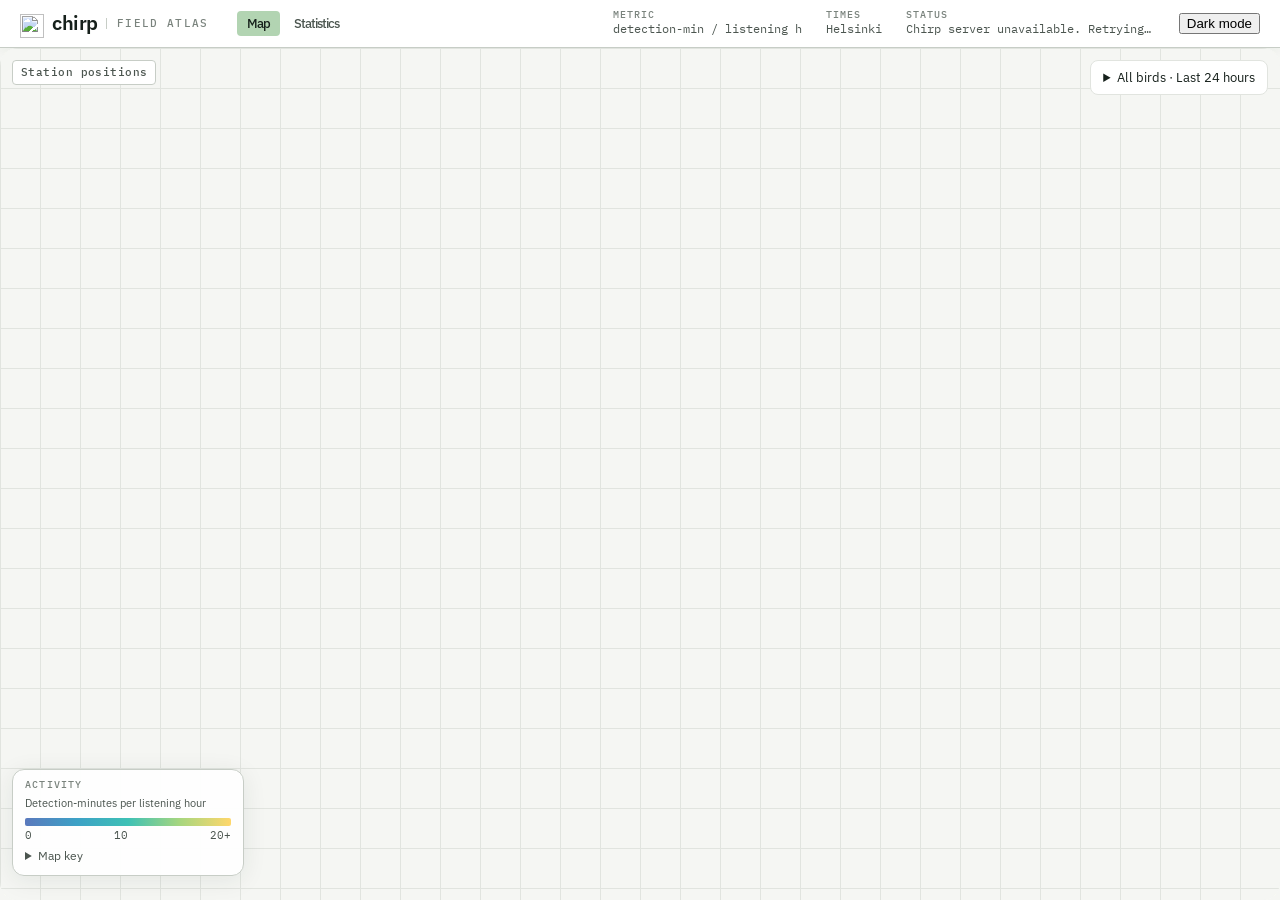
==== dashboard/static/map.html @ 41cc7a41 "changes" ====
<!doctype html>
<html lang="en" data-theme="pro">
<meta charset="utf-8">
<meta name="viewport" content="width=device-width, initial-scale=1">
<link rel="icon" href="favicon.ico" sizes="any">
<link rel="icon" href="favicon.svg" type="image/svg+xml">
<link rel="apple-touch-icon" href="apple-touch-icon.png">
<title>Chirp — Field Atlas</title>
<link rel="preconnect" href="https://fonts.googleapis.com">
<link rel="preconnect" href="https://fonts.gstatic.com" crossorigin>
<link rel="stylesheet" href="https://fonts.googleapis.com/css2?family=IBM+Plex+Mono:wght@400;500&family=IBM+Plex+Sans:wght@400;500;600&display=swap">
<link rel="stylesheet" href="style.css">
<link rel="stylesheet" href="pro.css">
<link rel="stylesheet" href="demo6.css">
<script src="/appearance.js"></script>
<link rel="stylesheet" href="/appearance.css">
<body class="atlas-page">
<header class="topbar">
  <a class="brand" href="./" aria-label="Chirp home"><img src="/favicon.svg" width="24" height="24" alt="">chirp<small>Field Atlas</small></a>
  <nav class="pages" aria-label="Dashboard"><a href="/map.html" aria-current="page">Map</a><a href="/statistics.html">Statistics</a></nav>
  <dl class="provenance">
    <div><dt>Model</dt><dd>BirdNET v2.4 · on-device</dd></div>
    <div><dt>Metric</dt><dd>detection-min / listening h</dd></div>
    <div><dt>Times</dt><dd>Helsinki</dd></div>
    <div><dt>Status</dt><dd id="connection" role="status">Connecting…</dd></div>
  </dl>
  <button class="appearance-toggle" type="button" aria-pressed="false">Dark mode</button>
</header>

<div class="workspace">
  <section class="atlas" aria-label="Bird activity map">
    <div class="map">
      <div id="sample"><div id="sample-points"></div></div>
      <div id="google-map" hidden></div>
      <span id="map-status" role="status">Station positions</span>
      <canvas id="activity-heatmap" aria-hidden="true"></canvas>
    <details class="map-controls"><summary id="filter-caption">All birds · Last 24 hours</summary><div class="toolbar map-settings">

      <label>Species <select id="species"></select></label>
      <label>Period <select id="period"><option value="24">Last 24 hours</option><option value="168">Last 7 days</option><option value="">All time</option></select></label>
      <label class="toggle"><input id="heat" type="checkbox" checked> Activity heatmap</label>
      <label id="map-view-control" hidden>Map view <select id="map-view"><option value="roadmap">Street</option><option value="satellite">Satellite</option></select></label>
      <label id="map-tilt-control" class="toggle" hidden><input id="map-tilt" type="checkbox" checked> 3D tilt</label>
    </div></details>
      <div class="legend" aria-label="Map legend">
        <p class="eyebrow legend-title">Activity</p>
        <p class="legend-unit">Detection-minutes per listening hour</p>
        <div class="ramp" aria-hidden="true"></div>
        <div class="ticks"><span>0</span><span>10</span><span>20+</span></div>
        <details class="legend-key"><summary>Map key</summary><p class="heat-note">Smoothed station activity · surrounding areas unsampled. Radius is visual, not bird distance.</p>
        <ul class="keys">
          <li><b class="k-live"></b>Live</li>
          <li><b class="k-sim"></b>Simulated</li>
          <li><b class="k-nodata"></b>No data</li>
        </ul></details>
      </div>
    </div>
  </section>

  <aside id="station-panel" class="panel" aria-labelledby="station-name" tabindex="-1" hidden>
      <div class="card station-summary">
        <button type="button" id="popup-close" class="popup-close" aria-label="Close station details">×</button>
        <p class="eyebrow">Station</p>
        <div class="station-head"><h2 id="station-name"></h2><span id="station-status" class="badge"></span></div>
        <section id="featured-bird" aria-label="Latest bird heard" hidden></section>
        <div class="station-hero"><strong id="rate"></strong><span id="rate-label" class="hero-label"></span></div>
        <div class="station-stats">
          <div class="stat"><span class="stat-label">Detection-min</span><span id="station-detections" class="stat-value"></span></div>
          <div class="stat"><span class="stat-label">Listened</span><span id="station-listened" class="stat-value"></span></div>
          <div class="stat"><span class="stat-label">Air temp</span><span id="station-temp" class="stat-value"></span><span id="station-temp-at" class="stat-sub"></span></div>
        </div>
        <p id="station-info"></p>
      </div>

    <div id="alerts-slot"></div>

    <section class="card species-card" aria-label="Species heard at the selected station">
      <p class="eyebrow">Species heard here</p>
      <section id="hourly" hidden aria-label="Species activity by hour">
        <strong>Activity by hour</strong>
        <p class="note" id="hourly-caption"></p>
        <div id="hourly-bars" aria-label="Helsinki clock hours"></div>
        <div class="hourly-axis" aria-hidden="true"><span>00</span><span>06</span><span>12</span><span>18</span><span>23</span></div>
        <p id="hourly-detail" class="note" aria-live="polite"></p>
      </section>
      <div id="species-cards"></div>
    </section>

    <section class="card detections-card" aria-label="Recent detections">
      <p class="eyebrow">Recent detections</p>
      <ul id="detections"></ul>
    </section>



  </aside>
</div>

<script src="maps-config.js"></script><script src="pro.js"></script><script src="app.js?v=station-alerts-2"></script><script src="species.js"></script><script src="alerts.js?v=station-alerts-2"></script>
</body>
</html>
---- dashboard/static/style.css ----
:root{--bg:#eff3e9;--surface:#fff;--text:#233e31;--muted:#516458;--border:#d9e2d4;--accent:#336648;--low:#a8d769;--high:#d66735;color-scheme:light}
[data-theme=paper]{--bg:#f5efe3;--surface:#fffcf5;--text:#493729;--muted:#6c5949;--border:#e8dac6;--accent:#875332;--low:#e1c163;--high:#ba4739}
[data-theme=ocean]{--bg:#edf5f7;--surface:#fff;--text:#193f4d;--muted:#4f6873;--border:#d8e7ec;--accent:#16677a;--low:#65cfb2;--high:#7955bc}
[data-theme=night]{--bg:#152229;--surface:#20323a;--text:#edf5ee;--muted:#b4c7be;--border:#394c53;--accent:#b7e5ac;--low:#aad768;--high:#e99b50;color-scheme:dark}
*{box-sizing:border-box}[hidden]{display:none!important}body{margin:0;background:var(--bg);color:var(--text);font:15px/1.5 system-ui,sans-serif}header{border-bottom:1px solid var(--border);padding:14px max(5%,calc((100% - 1100px)/2));display:flex;align-items:center;justify-content:space-between}header a{font-size:26px;font-weight:800;text-decoration:none;color:inherit;letter-spacing:-1px}header a span{color:var(--accent)}main{width:min(1100px,92%);margin:28px auto}.eyebrow{font-size:11px;font-weight:750;letter-spacing:2px;color:var(--accent);margin:0}h1{font:clamp(34px,5vw,56px)/1.05 Georgia,serif;margin:8px 0}h2{margin:4px 0;font-size:23px}.intro,.note,.station p:not(.eyebrow){color:var(--muted);margin:5px 0}.atlas,.station{background:var(--surface);border:1px solid var(--border);border-radius:16px;overflow:hidden}.atlas{margin-top:20px;box-shadow:0 16px 45px #172a2110}.toolbar,.legend,.station{display:flex;align-items:center;flex-wrap:wrap;gap:12px;padding:13px 16px}.station{justify-content:space-between;margin-top:12px}.station strong{font-size:24px}.station p,.legend,.note{font-size:13px}.toolbar label,header label{font-size:12px;font-weight:650}.toggle{margin-left:auto;display:flex;align-items:center;gap:6px}select{font:inherit;background:var(--surface);color:var(--text);border:1px solid var(--border);padding:7px;border-radius:7px}input{accent-color:var(--accent)}:focus-visible{outline:3px solid var(--accent);outline-offset:3px}.map{position:relative;background:var(--bg)}#sample{position:relative;max-width:810px;margin:auto}#sample img{width:100%;display:block}#sample-points{position:absolute;inset:0;overflow:hidden}#google-map{height:clamp(350px,55vh,590px)}#map-status{position:absolute;z-index:1;top:10px;left:10px;background:var(--surface);border:1px solid var(--border);border-radius:999px;padding:5px 10px;font-size:12px;pointer-events:none}.pin{position:absolute;width:32px;height:32px;transform:translate(-50%,-50%);z-index:1;border:3px solid white;border-radius:50%;background:var(--point);color:#152419;cursor:pointer;font:700 12px system-ui;box-shadow:0 2px 6px #0004}.pin[aria-pressed=true]{outline:2px solid #264e36;outline-offset:2px}.glow{position:absolute;width:145px;height:145px;transform:translate(-50%,-50%);pointer-events:none;background:radial-gradient(circle,var(--point),transparent 70%);opacity:.67}.scale{display:flex;align-items:center;gap:6px}.scale i{display:inline-block;width:75px;height:7px;border-radius:5px;background:linear-gradient(90deg,var(--low),var(--high))}.note{margin-top:10px}@media(max-width:540px){.toolbar{gap:8px}.toolbar label:not(.toggle){display:grid;gap:4px;flex:1}.toolbar select{width:100%}.toggle{margin-left:0}.glow{width:80px;height:80px}.pin{width:26px;height:26px}.legend{gap:8px}}

#sample{height:clamp(300px,49vh,480px);max-width:none;background-image:linear-gradient(var(--border) 1px,transparent 1px),linear-gradient(90deg,var(--border) 1px,transparent 1px);background-size:32px 32px}
#connection,#detections{font-size:13px;color:var(--muted)}
#detections{padding-left:20px;margin:8px 0}
---- dashboard/static/pro.css ----
/* Chirp "field instrument" theme. Loaded after style.css and overrides it; Seun's
   style.css is untouched. Colours: dataviz palette (sequential blue 150->650, fixed
   status colours). Numbers in IBM Plex Mono so digits align like a readout. */

:root[data-theme=pro] {
  --paper: #f5f6f3;
  --surface: #ffffff;
  --ink: #16201b;
  --ink-2: #4b554f;
  --ink-3: #7a837d;
  --rule: #e1e4df;
  --rule-strong: #c7cdc6;
  /* Pantone 13-0116 TCX Pastel Green (screen approximation #B2D4B2): fills only, it is 1.6:1 on white.
     --accent-ink is the same hue, deep enough for text, links and focus rings (5.9:1 on white). */
  --accent: #b2d4b2;
  --accent-ink: #3f6f3f;
  /* read by app.js for pin colours: sequential single hue, light -> dark */
  /* Activity ramp (pins, rate rings, legend): sequential blue, light -> dark. Stands out from forest,
     water and pale land on both basemaps (green pins vanished over forest). */
  --low: #b7d3f6;
  --high: #104281;
  --good: #0ca30c;
  --critical: #d03b3b;
  /* names style.css still uses */
  --bg: var(--paper);
  --text: var(--ink);
  --muted: var(--ink-2);
  --border: var(--rule);
  --sans: "IBM Plex Sans", system-ui, sans-serif;
  --mono: "IBM Plex Mono", ui-monospace, monospace;
  color-scheme: light;
}

[data-theme=pro] body {
  margin: 0;
  background: var(--paper);
  color: var(--ink);
  font: 14px/1.5 var(--sans);
  font-feature-settings: "tnum" 1;
}
/* Map page: one screen, no page scroll; the side panel scrolls instead */
html:has(body.atlas-page), body.atlas-page { height: 100%; }
body.atlas-page {
  display: grid;
  grid-template-rows: auto minmax(0, 1fr);
  height: 100vh;
  overflow: hidden;
}

/* ---------- Top bar: identity + provenance ---------- */
.topbar {
  display: flex;
  align-items: center;
  gap: 28px;
  padding: 10px 20px;
  background: var(--surface);
  border-bottom: 1px solid var(--rule-strong);
}
.brand {
  display: flex;
  align-items: center;
  gap: 8px;
  font: 600 20px/1 var(--sans);
  letter-spacing: -0.02em;
  color: var(--ink);
  text-decoration: none;
}
.brand img {
  image-rendering: pixelated;
  transform: translateY(3px);
}
.brand small {
  font: 500 11px/1 var(--mono);
  letter-spacing: 0.12em;
  text-transform: uppercase;
  color: var(--ink-3);
  padding-left: 10px;
  border-left: 1px solid var(--rule-strong);
}
/* Page navigation (Map | Statistics) */
.pages { display: flex; gap: 4px; }
.pages a {
  padding: 6px 10px;
  border-radius: 4px;
  font: 500 13px/1 var(--sans);
  color: var(--ink-2);
  text-decoration: none;
}
.pages a:hover { background: var(--paper); color: var(--ink); }
.pages a[aria-current] { background: var(--accent); color: var(--ink); }
.provenance { display: flex; gap: 22px; margin: 0 0 0 auto; }
.provenance div { display: grid; gap: 1px; }
.provenance dt {
  font: 500 10px/1 var(--mono);
  letter-spacing: 0.1em;
  text-transform: uppercase;
  color: var(--ink-3);
}
.provenance dd { margin: 0; font: 400 12px/1.3 var(--mono); color: var(--ink-2); white-space: nowrap; }
#connection { color: var(--ink-2); font-size: 12px; }

/* ---------- Workspace: map + side panel ---------- */
.workspace {
  display: grid;
  grid-template-columns: minmax(0, 1fr) 400px;
  min-height: 0;
}
.atlas {
  margin: 0;
  border: 0;
  border-radius: 0;
  box-shadow: none;
  background: var(--paper);
  min-height: 0;
}
.map { position: relative; height: 100%; background: var(--paper); }
#sample {
  position: absolute;
  inset: 0;
  height: auto;
  max-width: none;
  background-color: var(--paper);
  background-image:
    linear-gradient(var(--rule) 1px, transparent 1px),
    linear-gradient(90deg, var(--rule) 1px, transparent 1px);
  background-size: 40px 40px;
}
#google-map { position: absolute; inset: 0; height: auto; }
#map-status {
  top: 12px;
  left: 12px;
  border-radius: 4px;
  border-color: var(--rule-strong);
  font: 500 11px/1 var(--mono);
  letter-spacing: 0.04em;
  padding: 6px 8px;
  color: var(--ink-2);
}

/* ---------- Station pins ---------- */
.pin {
  width: 28px;
  height: 28px;
  border: 2px solid #fff;
  color: #fff;
  font: 500 11px/1 var(--mono);
  text-shadow: 0 0 2px rgba(0, 0, 0, 0.6);
  box-shadow: 0 0 0 1px rgba(22, 32, 27, 0.45), 0 2px 4px rgba(22, 32, 27, 0.25);
  transition: transform 0.15s ease;
}
.pin:hover { transform: translate(-50%, -50%) scale(1.12); }
.pin[aria-pressed=true] { outline: 2px solid var(--ink); outline-offset: 3px; }
/* No data (app.js paints #eef0ed): hollow + dashed, never confused with a low rate */
.pin[style*="eef0ed"] {
  background: var(--surface) !important;
  border: 2px dashed var(--ink-3);
  color: var(--ink-3);
  text-shadow: none;
  box-shadow: none;
}
/* Simulated: diagonal hatching as a second, colour-independent cue */
.pin[aria-label*="simulated"] {
  background-image: repeating-linear-gradient(135deg, rgba(255, 255, 255, 0.45) 0 2px, transparent 2px 5px);
}
/* Live and online: a slow pulse */
.pin[aria-label*="· online"]::after {
  content: "";
  position: absolute;
  inset: -7px;
  border-radius: 50%;
  border: 2px solid var(--good);
  animation: pulse 2.4s ease-out infinite;
}
@keyframes pulse {
  0% { opacity: 0.9; transform: scale(0.85); }
  100% { opacity: 0; transform: scale(1.5); }
}
/* "Rate rings": a hard-edged ring per station instead of a soft blur, so nothing
   implies measurements between microphones */
.glow {
  width: 54px;
  height: 54px;
  background: none;
  border: 3px solid var(--point);
  border-radius: 50%;
  opacity: 0.5;
}

/* ---------- Legend (inset on the map) ---------- */
.legend {
  position: absolute;
  left: 12px;
  bottom: 24px;
  z-index: 2;
  display: block;
  width: 232px;
  padding: 10px 12px;
  background: rgba(255, 255, 255, 0.94);
  border: 1px solid var(--rule-strong);
  border-radius: 6px;
  box-shadow: 0 2px 10px rgba(22, 32, 27, 0.08);
}
.legend-title { margin: 0; }
.legend-unit { margin: 2px 0 8px; font-size: 11px; line-height: 1.3; color: var(--ink-2); }
.ramp { height: 8px; border-radius: 2px; background: linear-gradient(90deg, var(--low), var(--high)); }
.ticks {
  display: flex;
  justify-content: space-between;
  margin-top: 4px;
  font: 400 11px/1 var(--mono);
  color: var(--ink-2);
}
.keys {
  display: flex;
  flex-wrap: wrap;
  gap: 4px 10px;
  margin: 10px 0 0;
  padding: 0;
  list-style: none;
  font-size: 11px;
  color: var(--ink-2);
}
.keys li { display: flex; align-items: center; gap: 5px; white-space: nowrap; }
.keys b { width: 10px; height: 10px; border-radius: 50%; display: inline-block; }
.k-live { background: var(--high); box-shadow: 0 0 0 2px #fff, 0 0 0 4px var(--good); }
.k-sim { background: var(--high) repeating-linear-gradient(135deg, rgba(255, 255, 255, 0.5) 0 2px, transparent 2px 4px); }
.k-nodata { border: 2px dashed var(--ink-3); background: var(--surface); }

/* ---------- Side panel ---------- */
.panel {
  overflow-y: auto;
  overflow-x: hidden;
  padding: 14px;
  display: flex;
  flex-direction: column;
  gap: 12px;
  min-width: 0;
  background: var(--paper);
  border-left: 1px solid var(--rule-strong);
}
.card, .panel .station, .alerts {
  margin: 0;
  padding: 14px 16px;
  background: var(--surface);
  border: 1px solid var(--rule);
  border-radius: 6px;
  box-shadow: none;
  flex: none;          /* never squash a card to fit the panel height */
  overflow: visible;   /* style.css clips .station; we don't want that here */
  min-width: 0;
  overflow-wrap: anywhere;
}
.eyebrow {
  margin: 0 0 6px;
  font: 500 10px/1 var(--mono);
  letter-spacing: 0.12em;
  text-transform: uppercase;
  color: var(--ink-3);
}
.filters { display: grid; grid-template-columns: 1fr 1fr; gap: 10px; }
.filters label { display: grid; gap: 4px; font: 500 11px/1.2 var(--sans); color: var(--ink-2); }
.filters .eyebrow, .filters label:first-of-type { grid-column: 1 / -1; }
.filters .eyebrow { margin-bottom: 0; }
.filters .toggle {
  display: flex;
  align-items: center;
  gap: 6px;
  margin: 0;
  align-self: end;
  padding-bottom: 8px;
}
select {
  width: 100%;
  font: 400 13px/1.2 var(--sans);
  background: var(--surface);
  color: var(--ink);
  border: 1px solid var(--rule-strong);
  border-radius: 4px;
  padding: 7px 8px;
}
select:hover { border-color: var(--ink-3); }
input { accent-color: var(--accent-ink); }
:focus-visible { outline: 2px solid var(--accent-ink); outline-offset: 2px; }

.panel .station { display: block; }
.panel .station h2 { margin: 0; font: 600 16px/1.3 var(--sans); }
/* Shared pieces: status badges and labelled stats (station popup) */
.badge { display: inline-flex; align-items: center; padding: 2px 7px; border-radius: 3px;
  font: 500 10px/1.4 var(--mono); letter-spacing: 0.08em; text-transform: uppercase; white-space: nowrap; }
.hero-label { font-size: 11.5px; line-height: 1.35; color: var(--ink-2); }
.stat-label { font: 500 10px/1.2 var(--mono); letter-spacing: 0.08em; text-transform: uppercase; color: var(--ink-3); }
.stat-value { font: 500 14px/1.3 var(--mono); color: var(--ink); }

/* Station summary: same language as the species and early-warning cards */
.station-head { display: flex; align-items: center; justify-content: space-between; gap: 8px; }
.station-head .badge:empty { display: none; }
.badge.status-online { color: color-mix(in srgb, var(--good) 65%, var(--ink)); background: color-mix(in srgb, var(--good) 10%, var(--surface)); }
.badge.status-offline { color: var(--critical); background: color-mix(in srgb, var(--critical) 10%, var(--surface)); }
.badge.status-inactive, .badge.status-simulated { color: var(--ink-2); background: var(--paper); border: 1px dashed var(--rule-strong); }
.station-hero { display: flex; align-items: baseline; gap: 10px; margin: 10px 0 6px; }
#rate { display: block; margin: 0; font: 500 30px/1 var(--mono); letter-spacing: -0.03em; color: var(--ink); }
.station-stats { display: flex; gap: 20px; }
.stat-sub { font-size: 10.5px; line-height: 1.2; color: var(--ink-3); }
.station-stats .stat { display: grid; gap: 1px; }
#station-info { margin: 8px 0 0; font-size: 11.5px; color: var(--ink-2); }
#station-info:empty { display: none; }

#detections { list-style: none; margin: 0; padding: 0; font: 400 11.5px/1.45 var(--sans); color: var(--ink-2); }
#detections li { padding: 6px 0; border-top: 1px solid var(--rule); }
#detections li:first-child { border-top: 0; }

.note { margin: 0; padding: 0 2px; font-size: 11px; color: var(--ink-3); }

/* ---------- Station popup on the map (app.js placePopup) ---------- */
.popup { position: absolute; z-index: 6; width: 340px; max-height: calc(100% - 16px); overflow-y: auto;
  padding: 14px 16px; background: var(--surface); border: 1px solid var(--rule-strong); border-radius: 6px;
  box-shadow: 0 8px 28px rgba(22, 32, 27, 0.18); overflow-wrap: anywhere; }
.popup:focus { outline: none; }
.popup:focus-visible { outline: 2px solid var(--accent-ink); outline-offset: 2px; }
.popup h2 { margin: 0; font: 600 16px/1.3 var(--sans); }
.popup .station-head { padding-right: 24px; }  /* room for the close button */
.popup-close { position: absolute; top: 6px; right: 6px; width: 28px; height: 28px; padding: 0;
  border: 0; border-radius: 4px; background: none; color: var(--ink-2); font: 400 20px/1 var(--sans); cursor: pointer; }
.popup-close:hover { background: var(--paper); color: var(--ink); }
.popup-section { margin: 14px 0 8px; padding-top: 12px; border-top: 1px solid var(--rule); }
.popup.sheet { left: 8px !important; right: 8px; bottom: 8px; top: auto !important; width: auto; max-height: 60%; }
.station-ref { text-transform: none; letter-spacing: 0; }

/* ---------- Species heard here (species.js) ---------- */
#species-cards { display: flex; flex-direction: column; gap: 10px; }
.sp-card { display: grid; grid-template-columns: 76px minmax(0, 1fr); gap: 10px; padding-top: 10px;
  border-top: 1px solid var(--rule); }
.sp-card:first-child { padding-top: 0; border-top: 0; }
.sp-card.active { background: color-mix(in srgb, var(--accent) 25%, var(--surface)); border-radius: 4px; }
.sp-card.active .sp-photo { outline: 2px solid var(--accent-ink); outline-offset: 2px; }
.sp-photo { width: 76px; height: 76px; border-radius: 4px; overflow: hidden; background: var(--paper);
  display: grid; place-items: center; }
.sp-photo img { width: 100%; height: 100%; object-fit: cover; display: block; }
.sp-photo svg { width: 44px; height: 44px; }
.sp-body { display: flex; flex-direction: column; gap: 2px; min-width: 0; }
.sp-name { all: unset; cursor: pointer; font: 600 14px/1.25 var(--sans); color: var(--ink); }
.sp-name:hover { text-decoration: underline; }
.sp-name:focus-visible { outline: 2px solid var(--accent-ink); outline-offset: 2px; }
.sp-card.active .sp-name { color: var(--accent-ink); }
.sp-sci { margin: 0; font: italic 400 12px/1.3 var(--sans); color: var(--ink-2); }
.sp-heard { margin: 6px 0 0; font-size: 12px; color: var(--ink-2); }
.sp-details, .sp-credit { grid-column: 1 / -1; }
.sp-details summary { width: fit-content; cursor: pointer; color: var(--accent-ink); font-size: 12px; }
.sp-details p { margin: 5px 0; font-size: 12px; color: var(--ink-2); }
.sp-credit { margin: 0; font-size: 11px; line-height: 1.4; color: var(--ink-2); }
.sp-credit:empty { display: none; }
.sp-credit a { color: inherit; }

/* ---------- Early warning (alerts.js): one compact row per flagged decline ---------- */
/* Sparkline uses two colours only: neutral ink-3 for earlier weeks, critical for the last two
   (validated: CVD dE 9.0, normal dE 19.7 on white). Numbers live in each row's tooltip. */
.alerts { display: flex; flex-direction: column; gap: 4px; }
.alerts-head { display: flex; align-items: center; justify-content: space-between; margin-bottom: 4px; }
.alerts-head .eyebrow { margin: 0; }
.alerts .count { min-width: 20px; padding: 2px 7px; border-radius: 999px; text-align: center;
  background: var(--critical); color: #fff; font: 500 11px/1.3 var(--mono); }
.warn { all: unset; box-sizing: border-box; display: grid; grid-template-columns: 40px minmax(0, 1fr) auto;
  align-items: center; gap: 10px; width: 100%; padding: 6px; margin: 0 -6px; border-radius: 4px; cursor: pointer; }
.warn:hover { background: color-mix(in srgb, var(--accent) 30%, var(--surface)); }
.warn:focus-visible { outline: 2px solid var(--accent-ink); outline-offset: 0; }
.warn-photo { width: 40px; height: 40px; border-radius: 4px; overflow: hidden; background: var(--paper);
  display: grid; place-items: center; }
.warn-photo img { width: 100%; height: 100%; object-fit: cover; display: block; }
.warn-photo svg { width: 24px; height: 24px; }
.warn-text { display: flex; flex-direction: column; min-width: 0; }
.warn-species { font: 600 13.5px/1.25 var(--sans); color: var(--ink); }
.warn-station { font-size: 11.5px; line-height: 1.3; color: var(--ink-2); overflow: hidden; text-overflow: ellipsis; white-space: nowrap; }
.warn-fig { display: flex; flex-direction: column; align-items: flex-end; gap: 3px; }
.warn-drop { font: 500 15px/1 var(--mono); color: var(--ink); }
.spark { width: 72px; height: 22px; display: block; }
.spark .past { fill: var(--ink-3); }
.spark .recent { fill: var(--critical); }
.warn-none { margin: 0; font-size: 12px; color: var(--ink-2); }
.alerts-network { align-self: flex-start; margin-top: 6px; font-size: 12px; color: var(--accent-ink); }
.alerts-how { margin-top: 6px; }
.alerts-how summary { cursor: pointer; width: max-content; font-size: 11.5px; color: var(--accent-ink); }
.alerts-how summary:hover { text-decoration: underline; }
.alerts-how p { margin: 8px 0 0; font-size: 12px; line-height: 1.5; color: var(--ink-2); }
.alerts-how ul { margin: 6px 0 0; padding-left: 16px; font-size: 12px; line-height: 1.5; color: var(--ink-2); }
.alerts-how strong { font-weight: 600; color: var(--ink); }
.warn-temp { width: max-content; margin-top: 3px; padding: 1px 6px; border-radius: 3px; background: var(--paper);
  font: 500 10.5px/1.4 var(--mono); color: var(--ink-2); }

/* ---------- Narrow screens: stack, map first ---------- */
@media (max-width: 900px) {
  body.atlas-page { display: block; height: auto; overflow: auto; }
  .topbar { flex-wrap: wrap; gap: 10px 20px; padding: 10px 16px; }
  .provenance { margin: 0; flex-wrap: wrap; gap: 8px 18px; }
  .provenance div:nth-child(2) { display: none; }  /* metric is stated on the legend */
  .workspace { display: block; }
  .map { height: 62vh; }
  .panel { border-left: 0; border-top: 1px solid var(--rule-strong); padding: 12px 16px; }
  .legend { width: auto; right: 64px; max-width: calc(100% - 76px); }
  .panel { overflow: visible; }
}
@media (prefers-reduced-motion: reduce) {
  .pin[aria-label*="· online"]::after { animation: none; opacity: 0.6; }
  .pin { transition: none; }
}

/* ---------- Statistics page (statistics.html) on the same tokens ---------- */
.stats-page main.statistics { width: min(1100px, 100% - 32px); margin: 24px auto 48px; }
.stats-page h1 { margin: 0 0 4px; font: 600 26px/1.2 var(--sans); letter-spacing: -0.01em; color: var(--ink); }
.stats-page h2 { margin: 0 0 6px; font: 600 15px/1.3 var(--sans); color: var(--ink); }
.stats-page h3 { font: 600 13px/1.3 var(--sans); color: var(--ink); }
.stats-page .intro { margin: 0 0 16px; color: var(--ink-2); }
.stats-page .note { font-size: 12px; color: var(--ink-3); }
.stats-page .atlas, .stats-page .stats-cards > div {
  margin: 12px 0 0;
  background: var(--surface);
  border: 1px solid var(--rule);
  border-radius: 6px;
  box-shadow: none;
}
.stats-page .stats-panel { padding: 16px 18px; }
.stats-page .toolbar { padding: 0; gap: 12px; }
.stats-page .stats-filters label { font: 500 11px/1.2 var(--sans); color: var(--ink-2); }
.stats-page .stats-cards { margin-top: 12px; }
.stats-page .stats-cards span {
  font: 500 10px/1 var(--mono);
  letter-spacing: 0.1em;
  text-transform: uppercase;
  color: var(--ink-3);
}
.stats-page .stats-cards strong { margin-top: 8px; font: 500 28px/1.1 var(--mono); color: var(--accent-ink); }
.stats-page table { font-size: 13px; }
.stats-page th {
  font: 500 10px/1.2 var(--mono);
  letter-spacing: 0.08em;
  text-transform: uppercase;
  color: var(--ink-3);
  border-bottom: 1px solid var(--rule-strong);
}
.stats-page td { border-bottom: 1px solid var(--rule); font-variant-numeric: tabular-nums; }
.stats-page td:nth-child(n+3) { font-family: var(--mono); font-size: 12px; }
.stats-page .trend-chart { border-bottom: 1px solid var(--rule-strong); gap: 3px; }
.stats-page .trend-chart span { background: var(--accent-ink); border-radius: 2px 2px 0 0; }
.stats-page .trend-chart .missing { border: 1px dashed var(--ink-3); background: transparent; }
.stats-page .trend-chart .low { opacity: 0.45; }
.stats-page #status { font-size: 12px; color: var(--ink-2); }
.stats-page summary { font-size: 12px; color: var(--ink-2); }
.pages a[aria-current] { text-decoration: none; }
.stats-page .trend-chart { gap: 4px; }
.stats-page .export { margin: 0 0 4px; font-size: 12px; color: var(--ink-3); }
.stats-page .export a { color: var(--accent-ink); font-weight: 500; }

/* Detection evidence player under each detection line */
audio.evidence { display: block; width: 100%; height: 32px; margin-top: 6px; }
#hourly { margin:12px 0; padding:12px 0; border-block:1px solid var(--rule); }
#hourly-bars { display:grid; grid-template-columns:repeat(24,minmax(0,1fr)); gap:2px; }
#hourly-bars button { height:60px; padding:0; border:0; border-bottom:2px solid #57776b; background:linear-gradient(to top,#437866 var(--level),#eef3f0 var(--level)); cursor:pointer; }
#hourly-bars button.missing { background:repeating-linear-gradient(135deg,#f7f7f7 0 4px,#dedede 4px 5px); border-color:#ddd; }
.hourly-axis { display:flex; justify-content:space-between; font:11px var(--mono); }
---- dashboard/static/demo6.css ----
/* Local demo-v6 design experiment. */
[data-theme=pro] { --paper:#f3f5f4; --rule:#e5eae7; }
[data-theme=pro] .topbar { background:#fff; box-shadow:0 1px 12px #153d2410; }
[data-theme=pro] .card { border-radius:14px; box-shadow:none; padding:20px; }
[data-theme=pro] .panel { gap:16px; padding:20px; }
[data-theme=pro] .atlas { border-radius:18px; }
[data-theme=pro] .provenance { gap:24px; }
[data-theme=pro] .provenance div:first-child { display:none; }
[data-theme=pro] .legend { background:#fffffff2; border-radius:12px; box-shadow:0 4px 24px #17332115; }
[data-theme=pro] .legend .ramp { background:linear-gradient(90deg,#5a79bd,#3da1c6,#3ec1b5,#a6d67f,#ffd76b); }
.legend-key summary { margin-top:6px; cursor:pointer; font-size:12px; color:var(--ink-2); }
.pin.hardware-pin { background:var(--surface) url('/favicon.svg') center / 20px 20px no-repeat; }
.hardware-label { position:absolute; left:50%; bottom:calc(100% + 5px); transform:translateX(-50%); white-space:nowrap; padding:3px 7px; border-radius:4px; background:var(--surface); color:var(--ink); text-shadow:none; font:600 12px/1.2 var(--sans); box-shadow:0 1px 5px #0003; }
#featured-bird { margin:12px 0; padding:12px 0; border-block:1px solid var(--rule); }
#featured-bird .sp-card { border:0; padding:0; }
#featured-bird .sp-play { align-self:flex-start; margin-top:6px; padding:7px 12px; border:1px solid var(--accent-ink); border-radius:18px; background:var(--accent); color:var(--ink); font:600 13px/1.2 var(--sans); cursor:pointer; }
#featured-bird audio { display:none; }
.map-controls summary { max-width:32ch; overflow-wrap:anywhere; }
.heat-note { max-width:260px; font-size:10px; line-height:1.5; color:#64746c; margin:8px 0 0; }
#activity-heatmap { position:absolute; inset:0; width:100%; height:100%; pointer-events:none; z-index:2; }
#map-status,.map .legend { z-index:5; }
.workspace:has(#station-panel[hidden]) { grid-template-columns:minmax(0,1fr); }
.station-summary { position:relative; }
.station-summary .station-head { padding-right:22px; }
.map-controls { position:absolute; top:12px; right:12px; z-index:6; background:white; border:1px solid var(--rule); border-radius:8px; max-width:calc(100% - 24px); }
.map-controls summary { cursor:pointer; padding:7px 12px; font-size:13px; }
.map-controls .map-settings { display:grid; gap:8px; margin:0; }
@media(max-width:900px) {
  .workspace:has(#station-panel[hidden]) .map { height:calc(100dvh - 68px); }
}
.map .pin { z-index:3; }
.station-group {
  position:absolute; transform:translate(-50%,-50%); white-space:nowrap;
  padding:6px 9px; border:2px solid white; border-radius:16px;
  background:#245344; color:white; box-shadow:0 1px 5px #17332155;
  font:600 12px/1.15 system-ui,sans-serif; cursor:zoom-in;
}
.station-group:focus-visible { outline:2px solid #173321; outline-offset:2px; }
[data-theme=pro] .map-settings { background:#f7f9f7; }
@media(max-width:700px) { [data-theme=pro] .provenance { display:none; } }
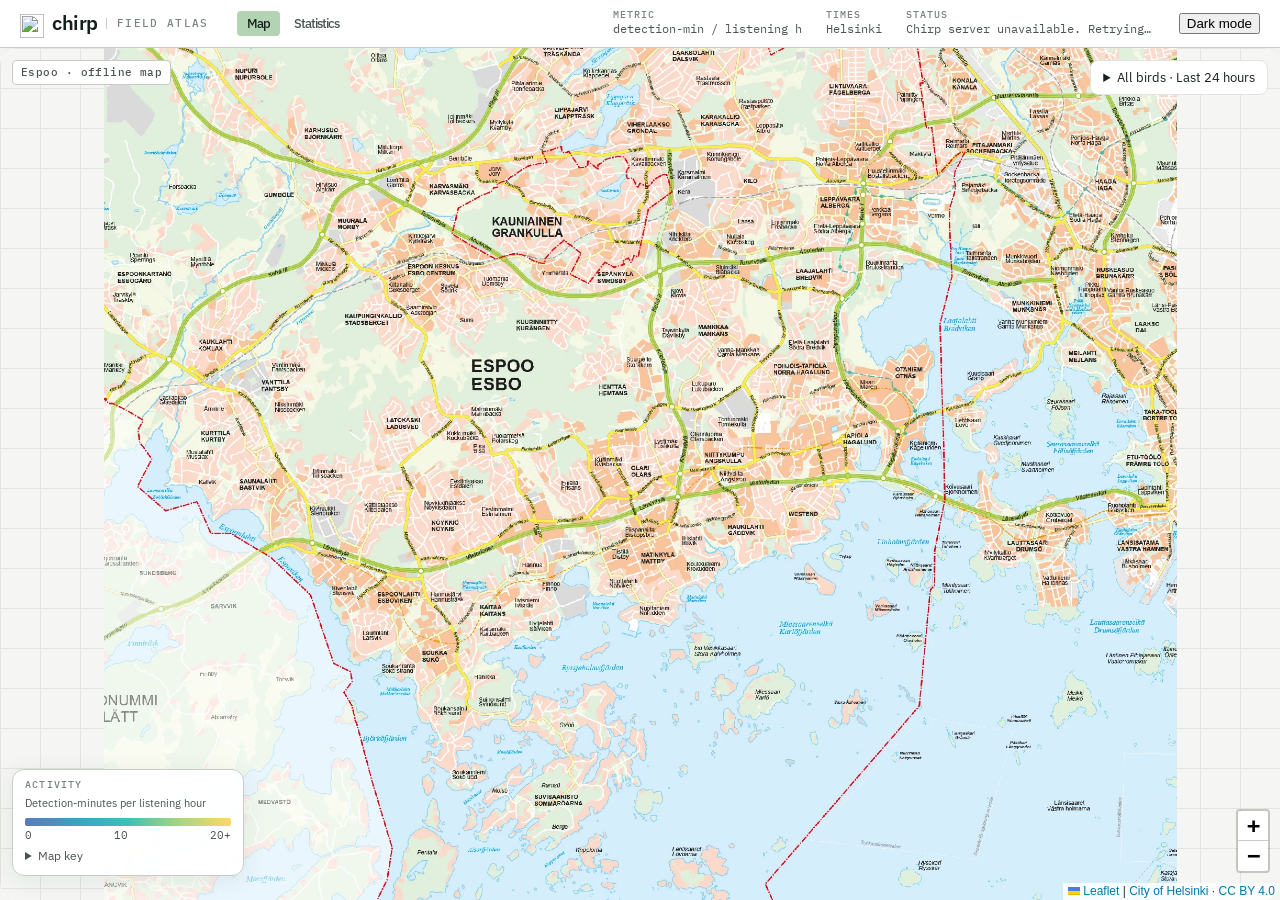
==== commit dfa5f062: "node: serve an offline Espoo map and unify activity totals Checked zoom and station details at phone" ====
--- a/dashboard/static/map.html
+++ b/dashboard/static/map.html
@@ -6,9 +6,7 @@
 <link rel="icon" href="favicon.svg" type="image/svg+xml">
 <link rel="apple-touch-icon" href="apple-touch-icon.png">
 <title>Chirp — Field Atlas</title>
-<link rel="preconnect" href="https://fonts.googleapis.com">
-<link rel="preconnect" href="https://fonts.gstatic.com" crossorigin>
-<link rel="stylesheet" href="https://fonts.googleapis.com/css2?family=IBM+Plex+Mono:wght@400;500&family=IBM+Plex+Sans:wght@400;500;600&display=swap">
+<link rel="stylesheet" href="vendor/leaflet/leaflet.css">
 <link rel="stylesheet" href="style.css">
 <link rel="stylesheet" href="pro.css">
 <link rel="stylesheet" href="demo6.css">
@@ -30,9 +28,9 @@
 <div class="workspace">
   <section class="atlas" aria-label="Bird activity map">
     <div class="map">
-      <div id="sample"><div id="sample-points"></div></div>
+      <div id="sample"></div>
       <div id="google-map" hidden></div>
-      <span id="map-status" role="status">Station positions</span>
+      <span id="map-status" role="status">Espoo · offline map</span>
       <canvas id="activity-heatmap" aria-hidden="true"></canvas>
     <details class="map-controls"><summary id="filter-caption">All birds · Last 24 hours</summary><div class="toolbar map-settings">
 
@@ -96,6 +94,6 @@
   </aside>
 </div>
 
-<script src="maps-config.js"></script><script src="pro.js"></script><script src="app.js?v=station-alerts-2"></script><script src="species.js"></script><script src="alerts.js?v=station-alerts-2"></script>
+<script src="vendor/leaflet/leaflet.js"></script><script src="maps-config.js"></script><script src="pro.js"></script><script src="app.js?v=field-map-1"></script><script src="species.js"></script><script src="alerts.js?v=station-alerts-2"></script>
 </body>
 </html>
--- a/dashboard/static/vendor/leaflet/leaflet.css
+++ b/dashboard/static/vendor/leaflet/leaflet.css
@@ -0,0 +1,661 @@
+/* required styles */
+
+.leaflet-pane,
+.leaflet-tile,
+.leaflet-marker-icon,
+.leaflet-marker-shadow,
+.leaflet-tile-container,
+.leaflet-pane > svg,
+.leaflet-pane > canvas,
+.leaflet-zoom-box,
+.leaflet-image-layer,
+.leaflet-layer {
+	position: absolute;
+	left: 0;
+	top: 0;
+	}
+.leaflet-container {
+	overflow: hidden;
+	}
+.leaflet-tile,
+.leaflet-marker-icon,
+.leaflet-marker-shadow {
+	-webkit-user-select: none;
+	   -moz-user-select: none;
+	        user-select: none;
+	  -webkit-user-drag: none;
+	}
+/* Prevents IE11 from highlighting tiles in blue */
+.leaflet-tile::selection {
+	background: transparent;
+}
+/* Safari renders non-retina tile on retina better with this, but Chrome is worse */
+.leaflet-safari .leaflet-tile {
+	image-rendering: -webkit-optimize-contrast;
+	}
+/* hack that prevents hw layers "stretching" when loading new tiles */
+.leaflet-safari .leaflet-tile-container {
+	width: 1600px;
+	height: 1600px;
+	-webkit-transform-origin: 0 0;
+	}
+.leaflet-marker-icon,
+.leaflet-marker-shadow {
+	display: block;
+	}
+/* .leaflet-container svg: reset svg max-width decleration shipped in Joomla! (joomla.org) 3.x */
+/* .leaflet-container img: map is broken in FF if you have max-width: 100% on tiles */
+.leaflet-container .leaflet-overlay-pane svg {
+	max-width: none !important;
+	max-height: none !important;
+	}
+.leaflet-container .leaflet-marker-pane img,
+.leaflet-container .leaflet-shadow-pane img,
+.leaflet-container .leaflet-tile-pane img,
+.leaflet-container img.leaflet-image-layer,
+.leaflet-container .leaflet-tile {
+	max-width: none !important;
+	max-height: none !important;
+	width: auto;
+	padding: 0;
+	}
+
+.leaflet-container img.leaflet-tile {
+	/* See: https://bugs.chromium.org/p/chromium/issues/detail?id=600120 */
+	mix-blend-mode: plus-lighter;
+}
+
+.leaflet-container.leaflet-touch-zoom {
+	-ms-touch-action: pan-x pan-y;
+	touch-action: pan-x pan-y;
+	}
+.leaflet-container.leaflet-touch-drag {
+	-ms-touch-action: pinch-zoom;
+	/* Fallback for FF which doesn't support pinch-zoom */
+	touch-action: none;
+	touch-action: pinch-zoom;
+}
+.leaflet-container.leaflet-touch-drag.leaflet-touch-zoom {
+	-ms-touch-action: none;
+	touch-action: none;
+}
+.leaflet-container {
+	-webkit-tap-highlight-color: transparent;
+}
+.leaflet-container a {
+	-webkit-tap-highlight-color: rgba(51, 181, 229, 0.4);
+}
+.leaflet-tile {
+	filter: inherit;
+	visibility: hidden;
+	}
+.leaflet-tile-loaded {
+	visibility: inherit;
+	}
+.leaflet-zoom-box {
+	width: 0;
+	height: 0;
+	-moz-box-sizing: border-box;
+	     box-sizing: border-box;
+	z-index: 800;
+	}
+/* workaround for https://bugzilla.mozilla.org/show_bug.cgi?id=888319 */
+.leaflet-overlay-pane svg {
+	-moz-user-select: none;
+	}
+
+.leaflet-pane         { z-index: 400; }
+
+.leaflet-tile-pane    { z-index: 200; }
+.leaflet-overlay-pane { z-index: 400; }
+.leaflet-shadow-pane  { z-index: 500; }
+.leaflet-marker-pane  { z-index: 600; }
+.leaflet-tooltip-pane   { z-index: 650; }
+.leaflet-popup-pane   { z-index: 700; }
+
+.leaflet-map-pane canvas { z-index: 100; }
+.leaflet-map-pane svg    { z-index: 200; }
+
+.leaflet-vml-shape {
+	width: 1px;
+	height: 1px;
+	}
+.lvml {
+	behavior: url(#default#VML);
+	display: inline-block;
+	position: absolute;
+	}
+
+
+/* control positioning */
+
+.leaflet-control {
+	position: relative;
+	z-index: 800;
+	pointer-events: visiblePainted; /* IE 9-10 doesn't have auto */
+	pointer-events: auto;
+	}
+.leaflet-top,
+.leaflet-bottom {
+	position: absolute;
+	z-index: 1000;
+	pointer-events: none;
+	}
+.leaflet-top {
+	top: 0;
+	}
+.leaflet-right {
+	right: 0;
+	}
+.leaflet-bottom {
+	bottom: 0;
+	}
+.leaflet-left {
+	left: 0;
+	}
+.leaflet-control {
+	float: left;
+	clear: both;
+	}
+.leaflet-right .leaflet-control {
+	float: right;
+	}
+.leaflet-top .leaflet-control {
+	margin-top: 10px;
+	}
+.leaflet-bottom .leaflet-control {
+	margin-bottom: 10px;
+	}
+.leaflet-left .leaflet-control {
+	margin-left: 10px;
+	}
+.leaflet-right .leaflet-control {
+	margin-right: 10px;
+	}
+
+
+/* zoom and fade animations */
+
+.leaflet-fade-anim .leaflet-popup {
+	opacity: 0;
+	-webkit-transition: opacity 0.2s linear;
+	   -moz-transition: opacity 0.2s linear;
+	        transition: opacity 0.2s linear;
+	}
+.leaflet-fade-anim .leaflet-map-pane .leaflet-popup {
+	opacity: 1;
+	}
+.leaflet-zoom-animated {
+	-webkit-transform-origin: 0 0;
+	    -ms-transform-origin: 0 0;
+	        transform-origin: 0 0;
+	}
+svg.leaflet-zoom-animated {
+	will-change: transform;
+}
+
+.leaflet-zoom-anim .leaflet-zoom-animated {
+	-webkit-transition: -webkit-transform 0.25s cubic-bezier(0,0,0.25,1);
+	   -moz-transition:    -moz-transform 0.25s cubic-bezier(0,0,0.25,1);
+	        transition:         transform 0.25s cubic-bezier(0,0,0.25,1);
+	}
+.leaflet-zoom-anim .leaflet-tile,
+.leaflet-pan-anim .leaflet-tile {
+	-webkit-transition: none;
+	   -moz-transition: none;
+	        transition: none;
+	}
+
+.leaflet-zoom-anim .leaflet-zoom-hide {
+	visibility: hidden;
+	}
+
+
+/* cursors */
+
+.leaflet-interactive {
+	cursor: pointer;
+	}
+.leaflet-grab {
+	cursor: -webkit-grab;
+	cursor:    -moz-grab;
+	cursor:         grab;
+	}
+.leaflet-crosshair,
+.leaflet-crosshair .leaflet-interactive {
+	cursor: crosshair;
+	}
+.leaflet-popup-pane,
+.leaflet-control {
+	cursor: auto;
+	}
+.leaflet-dragging .leaflet-grab,
+.leaflet-dragging .leaflet-grab .leaflet-interactive,
+.leaflet-dragging .leaflet-marker-draggable {
+	cursor: move;
+	cursor: -webkit-grabbing;
+	cursor:    -moz-grabbing;
+	cursor:         grabbing;
+	}
+
+/* marker & overlays interactivity */
+.leaflet-marker-icon,
+.leaflet-marker-shadow,
+.leaflet-image-layer,
+.leaflet-pane > svg path,
+.leaflet-tile-container {
+	pointer-events: none;
+	}
+
+.leaflet-marker-icon.leaflet-interactive,
+.leaflet-image-layer.leaflet-interactive,
+.leaflet-pane > svg path.leaflet-interactive,
+svg.leaflet-image-layer.leaflet-interactive path {
+	pointer-events: visiblePainted; /* IE 9-10 doesn't have auto */
+	pointer-events: auto;
+	}
+
+/* visual tweaks */
+
+.leaflet-container {
+	background: #ddd;
+	outline-offset: 1px;
+	}
+.leaflet-container a {
+	color: #0078A8;
+	}
+.leaflet-zoom-box {
+	border: 2px dotted #38f;
+	background: rgba(255,255,255,0.5);
+	}
+
+
+/* general typography */
+.leaflet-container {
+	font-family: "Helvetica Neue", Arial, Helvetica, sans-serif;
+	font-size: 12px;
+	font-size: 0.75rem;
+	line-height: 1.5;
+	}
+
+
+/* general toolbar styles */
+
+.leaflet-bar {
+	box-shadow: 0 1px 5px rgba(0,0,0,0.65);
+	border-radius: 4px;
+	}
+.leaflet-bar a {
+	background-color: #fff;
+	border-bottom: 1px solid #ccc;
+	width: 26px;
+	height: 26px;
+	line-height: 26px;
+	display: block;
+	text-align: center;
+	text-decoration: none;
+	color: black;
+	}
+.leaflet-bar a,
+.leaflet-control-layers-toggle {
+	background-position: 50% 50%;
+	background-repeat: no-repeat;
+	display: block;
+	}
+.leaflet-bar a:hover,
+.leaflet-bar a:focus {
+	background-color: #f4f4f4;
+	}
+.leaflet-bar a:first-child {
+	border-top-left-radius: 4px;
+	border-top-right-radius: 4px;
+	}
+.leaflet-bar a:last-child {
+	border-bottom-left-radius: 4px;
+	border-bottom-right-radius: 4px;
+	border-bottom: none;
+	}
+.leaflet-bar a.leaflet-disabled {
+	cursor: default;
+	background-color: #f4f4f4;
+	color: #bbb;
+	}
+
+.leaflet-touch .leaflet-bar a {
+	width: 30px;
+	height: 30px;
+	line-height: 30px;
+	}
+.leaflet-touch .leaflet-bar a:first-child {
+	border-top-left-radius: 2px;
+	border-top-right-radius: 2px;
+	}
+.leaflet-touch .leaflet-bar a:last-child {
+	border-bottom-left-radius: 2px;
+	border-bottom-right-radius: 2px;
+	}
+
+/* zoom control */
+
+.leaflet-control-zoom-in,
+.leaflet-control-zoom-out {
+	font: bold 18px 'Lucida Console', Monaco, monospace;
+	text-indent: 1px;
+	}
+
+.leaflet-touch .leaflet-control-zoom-in, .leaflet-touch .leaflet-control-zoom-out  {
+	font-size: 22px;
+	}
+
+
+/* layers control */
+
+.leaflet-control-layers {
+	box-shadow: 0 1px 5px rgba(0,0,0,0.4);
+	background: #fff;
+	border-radius: 5px;
+	}
+.leaflet-control-layers-toggle {
+	background-image: url(images/layers.png);
+	width: 36px;
+	height: 36px;
+	}
+.leaflet-retina .leaflet-control-layers-toggle {
+	background-image: url(images/layers-2x.png);
+	background-size: 26px 26px;
+	}
+.leaflet-touch .leaflet-control-layers-toggle {
+	width: 44px;
+	height: 44px;
+	}
+.leaflet-control-layers .leaflet-control-layers-list,
+.leaflet-control-layers-expanded .leaflet-control-layers-toggle {
+	display: none;
+	}
+.leaflet-control-layers-expanded .leaflet-control-layers-list {
+	display: block;
+	position: relative;
+	}
+.leaflet-control-layers-expanded {
+	padding: 6px 10px 6px 6px;
+	color: #333;
+	background: #fff;
+	}
+.leaflet-control-layers-scrollbar {
+	overflow-y: scroll;
+	overflow-x: hidden;
+	padding-right: 5px;
+	}
+.leaflet-control-layers-selector {
+	margin-top: 2px;
+	position: relative;
+	top: 1px;
+	}
+.leaflet-control-layers label {
+	display: block;
+	font-size: 13px;
+	font-size: 1.08333em;
+	}
+.leaflet-control-layers-separator {
+	height: 0;
+	border-top: 1px solid #ddd;
+	margin: 5px -10px 5px -6px;
+	}
+
+/* Default icon URLs */
+.leaflet-default-icon-path { /* used only in path-guessing heuristic, see L.Icon.Default */
+	background-image: url(images/marker-icon.png);
+	}
+
+
+/* attribution and scale controls */
+
+.leaflet-container .leaflet-control-attribution {
+	background: #fff;
+	background: rgba(255, 255, 255, 0.8);
+	margin: 0;
+	}
+.leaflet-control-attribution,
+.leaflet-control-scale-line {
+	padding: 0 5px;
+	color: #333;
+	line-height: 1.4;
+	}
+.leaflet-control-attribution a {
+	text-decoration: none;
+	}
+.leaflet-control-attribution a:hover,
+.leaflet-control-attribution a:focus {
+	text-decoration: underline;
+	}
+.leaflet-attribution-flag {
+	display: inline !important;
+	vertical-align: baseline !important;
+	width: 1em;
+	height: 0.6669em;
+	}
+.leaflet-left .leaflet-control-scale {
+	margin-left: 5px;
+	}
+.leaflet-bottom .leaflet-control-scale {
+	margin-bottom: 5px;
+	}
+.leaflet-control-scale-line {
+	border: 2px solid #777;
+	border-top: none;
+	line-height: 1.1;
+	padding: 2px 5px 1px;
+	white-space: nowrap;
+	-moz-box-sizing: border-box;
+	     box-sizing: border-box;
+	background: rgba(255, 255, 255, 0.8);
+	text-shadow: 1px 1px #fff;
+	}
+.leaflet-control-scale-line:not(:first-child) {
+	border-top: 2px solid #777;
+	border-bottom: none;
+	margin-top: -2px;
+	}
+.leaflet-control-scale-line:not(:first-child):not(:last-child) {
+	border-bottom: 2px solid #777;
+	}
+
+.leaflet-touch .leaflet-control-attribution,
+.leaflet-touch .leaflet-control-layers,
+.leaflet-touch .leaflet-bar {
+	box-shadow: none;
+	}
+.leaflet-touch .leaflet-control-layers,
+.leaflet-touch .leaflet-bar {
+	border: 2px solid rgba(0,0,0,0.2);
+	background-clip: padding-box;
+	}
+
+
+/* popup */
+
+.leaflet-popup {
+	position: absolute;
+	text-align: center;
+	margin-bottom: 20px;
+	}
+.leaflet-popup-content-wrapper {
+	padding: 1px;
+	text-align: left;
+	border-radius: 12px;
+	}
+.leaflet-popup-content {
+	margin: 13px 24px 13px 20px;
+	line-height: 1.3;
+	font-size: 13px;
+	font-size: 1.08333em;
+	min-height: 1px;
+	}
+.leaflet-popup-content p {
+	margin: 17px 0;
+	margin: 1.3em 0;
+	}
+.leaflet-popup-tip-container {
+	width: 40px;
+	height: 20px;
+	position: absolute;
+	left: 50%;
+	margin-top: -1px;
+	margin-left: -20px;
+	overflow: hidden;
+	pointer-events: none;
+	}
+.leaflet-popup-tip {
+	width: 17px;
+	height: 17px;
+	padding: 1px;
+
+	margin: -10px auto 0;
+	pointer-events: auto;
+
+	-webkit-transform: rotate(45deg);
+	   -moz-transform: rotate(45deg);
+	    -ms-transform: rotate(45deg);
+	        transform: rotate(45deg);
+	}
+.leaflet-popup-content-wrapper,
+.leaflet-popup-tip {
+	background: white;
+	color: #333;
+	box-shadow: 0 3px 14px rgba(0,0,0,0.4);
+	}
+.leaflet-container a.leaflet-popup-close-button {
+	position: absolute;
+	top: 0;
+	right: 0;
+	border: none;
+	text-align: center;
+	width: 24px;
+	height: 24px;
+	font: 16px/24px Tahoma, Verdana, sans-serif;
+	color: #757575;
+	text-decoration: none;
+	background: transparent;
+	}
+.leaflet-container a.leaflet-popup-close-button:hover,
+.leaflet-container a.leaflet-popup-close-button:focus {
+	color: #585858;
+	}
+.leaflet-popup-scrolled {
+	overflow: auto;
+	}
+
+.leaflet-oldie .leaflet-popup-content-wrapper {
+	-ms-zoom: 1;
+	}
+.leaflet-oldie .leaflet-popup-tip {
+	width: 24px;
+	margin: 0 auto;
+
+	-ms-filter: "progid:DXImageTransform.Microsoft.Matrix(M11=0.70710678, M12=0.70710678, M21=-0.70710678, M22=0.70710678)";
+	filter: progid:DXImageTransform.Microsoft.Matrix(M11=0.70710678, M12=0.70710678, M21=-0.70710678, M22=0.70710678);
+	}
+
+.leaflet-oldie .leaflet-control-zoom,
+.leaflet-oldie .leaflet-control-layers,
+.leaflet-oldie .leaflet-popup-content-wrapper,
+.leaflet-oldie .leaflet-popup-tip {
+	border: 1px solid #999;
+	}
+
+
+/* div icon */
+
+.leaflet-div-icon {
+	background: #fff;
+	border: 1px solid #666;
+	}
+
+
+/* Tooltip */
+/* Base styles for the element that has a tooltip */
+.leaflet-tooltip {
+	position: absolute;
+	padding: 6px;
+	background-color: #fff;
+	border: 1px solid #fff;
+	border-radius: 3px;
+	color: #222;
+	white-space: nowrap;
+	-webkit-user-select: none;
+	-moz-user-select: none;
+	-ms-user-select: none;
+	user-select: none;
+	pointer-events: none;
+	box-shadow: 0 1px 3px rgba(0,0,0,0.4);
+	}
+.leaflet-tooltip.leaflet-interactive {
+	cursor: pointer;
+	pointer-events: auto;
+	}
+.leaflet-tooltip-top:before,
+.leaflet-tooltip-bottom:before,
+.leaflet-tooltip-left:before,
+.leaflet-tooltip-right:before {
+	position: absolute;
+	pointer-events: none;
+	border: 6px solid transparent;
+	background: transparent;
+	content: "";
+	}
+
+/* Directions */
+
+.leaflet-tooltip-bottom {
+	margin-top: 6px;
+}
+.leaflet-tooltip-top {
+	margin-top: -6px;
+}
+.leaflet-tooltip-bottom:before,
+.leaflet-tooltip-top:before {
+	left: 50%;
+	margin-left: -6px;
+	}
+.leaflet-tooltip-top:before {
+	bottom: 0;
+	margin-bottom: -12px;
+	border-top-color: #fff;
+	}
+.leaflet-tooltip-bottom:before {
+	top: 0;
+	margin-top: -12px;
+	margin-left: -6px;
+	border-bottom-color: #fff;
+	}
+.leaflet-tooltip-left {
+	margin-left: -6px;
+}
+.leaflet-tooltip-right {
+	margin-left: 6px;
+}
+.leaflet-tooltip-left:before,
+.leaflet-tooltip-right:before {
+	top: 50%;
+	margin-top: -6px;
+	}
+.leaflet-tooltip-left:before {
+	right: 0;
+	margin-right: -12px;
+	border-left-color: #fff;
+	}
+.leaflet-tooltip-right:before {
+	left: 0;
+	margin-left: -12px;
+	border-right-color: #fff;
+	}
+
+/* Printing */
+
+@media print {
+	/* Prevent printers from removing background-images of controls. */
+	.leaflet-control {
+		-webkit-print-color-adjust: exact;
+		print-color-adjust: exact;
+		}
+	}
--- a/dashboard/static/demo6.css
+++ b/dashboard/static/demo6.css
@@ -29,6 +29,9 @@
   .workspace:has(#station-panel[hidden]) .map { height:calc(100dvh - 68px); }
 }
 .map .pin { z-index:3; }
+#sample.leaflet-container { z-index:0; }
+#sample .leaflet-image-layer { width:auto; max-width:none; }
+[data-appearance=dark] #sample .leaflet-image-layer { filter:invert(.89) hue-rotate(155deg) saturate(.55); }
 .station-group {
   position:absolute; transform:translate(-50%,-50%); white-space:nowrap;
   padding:6px 9px; border:2px solid white; border-radius:16px;
